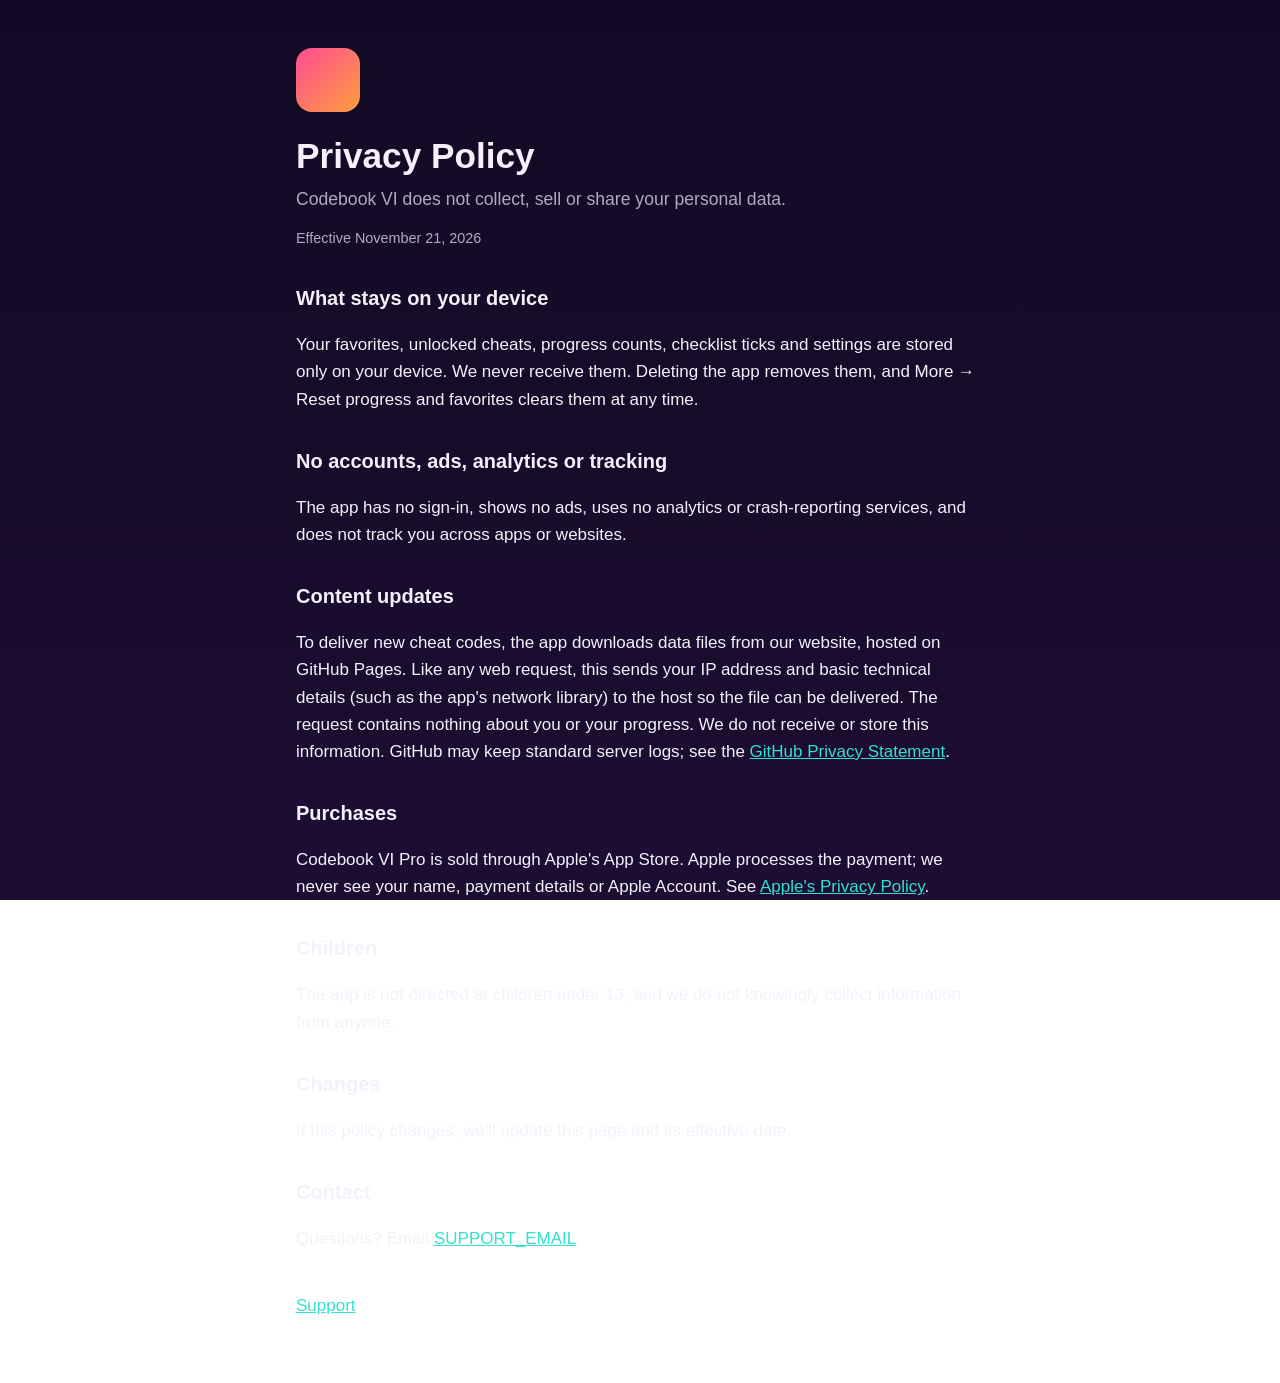
==== privacy.html @ b8ef7b62 "Codebook VI 1.0: production-ready release candidate - Live code updates with validation, caching and" ====
<!doctype html>
<html lang="en">
<head>
  <meta charset="utf-8">
  <meta name="viewport" content="width=device-width, initial-scale=1">
  <title>Codebook VI Privacy</title>
  <meta name="description" content="Privacy policy for the Codebook VI app.">
  <link rel="stylesheet" href="style.css">
</head>
<body>
<main>
  <header>
    <div class="badge" aria-hidden="true"></div>
    <h1>Privacy Policy</h1>
    <p class="lead">Codebook VI does not collect, sell or share your personal data.</p>
    <p class="muted">Effective November 21, 2026</p>
  </header>

  <h2>What stays on your device</h2>
  <p>Your favorites, unlocked cheats, progress counts, checklist ticks and settings are stored only on your device. We never receive them. Deleting the app removes them, and More → Reset progress and favorites clears them at any time.</p>

  <h2>No accounts, ads, analytics or tracking</h2>
  <p>The app has no sign-in, shows no ads, uses no analytics or crash-reporting services, and does not track you across apps or websites.</p>

  <h2>Content updates</h2>
  <p>To deliver new cheat codes, the app downloads data files from our website, hosted on GitHub Pages. Like any web request, this sends your IP address and basic technical details (such as the app's network library) to the host so the file can be delivered. The request contains nothing about you or your progress. We do not receive or store this information. GitHub may keep standard server logs; see the <a href="https://docs.github.com/site-policy/privacy-policies/github-general-privacy-statement">GitHub Privacy Statement</a>.</p>

  <h2>Purchases</h2>
  <p>Codebook VI Pro is sold through Apple's App Store. Apple processes the payment; we never see your name, payment details or Apple Account. See <a href="https://www.apple.com/legal/privacy/">Apple's Privacy Policy</a>.</p>

  <h2>Children</h2>
  <p>The app is not directed at children under 13, and we do not knowingly collect information from anyone.</p>

  <h2>Changes</h2>
  <p>If this policy changes, we'll update this page and its effective date.</p>

  <h2>Contact</h2>
  <!-- TODO before publishing: replace with a support address you're happy to make public. -->
  <p>Questions? Email <a href="mailto:SUPPORT_EMAIL">SUPPORT_EMAIL</a>.</p>

  <nav>
    <a href="index.html">Support</a>
  </nav>
</main>
</body>
</html>
---- style.css ----
:root {
  --bg: #120a24;
  --bg2: #1d0d33;
  --card: rgba(255, 255, 255, 0.07);
  --border: rgba(255, 255, 255, 0.1);
  --text: #f4f1fa;
  --muted: #b3a9c6;
  --pink: #ff4d94;
  --orange: #ff9e3d;
  --teal: #33e0d1;
}

* { box-sizing: border-box; }

body {
  margin: 0;
  font: 17px/1.6 -apple-system, BlinkMacSystemFont, "SF Pro Text", "Segoe UI", Roboto, sans-serif;
  color: var(--text);
  background: linear-gradient(180deg, var(--bg), var(--bg2)) fixed;
  min-height: 100vh;
}

main {
  max-width: 720px;
  margin: 0 auto;
  padding: 48px 16px 64px;
}

header { margin-bottom: 32px; }

.badge {
  display: inline-block;
  width: 64px;
  height: 64px;
  border-radius: 16px;
  background: linear-gradient(135deg, var(--pink), var(--orange));
  margin-bottom: 16px;
}

h1 { font-size: 2.2rem; line-height: 1.15; margin: 0 0 8px; }
h2 { font-size: 1.25rem; margin: 32px 0 8px; }
p, li { color: var(--text); }
.lead { color: var(--muted); font-size: 1.1rem; margin: 0; }
.muted { color: var(--muted); font-size: 0.9rem; }

a { color: var(--teal); }

.card {
  background: var(--card);
  border: 1px solid var(--border);
  border-radius: 18px;
  padding: 20px;
  margin: 16px 0;
}

nav { margin-top: 40px; display: flex; gap: 20px; flex-wrap: wrap; }

footer { margin-top: 48px; color: var(--muted); font-size: 0.85rem; }
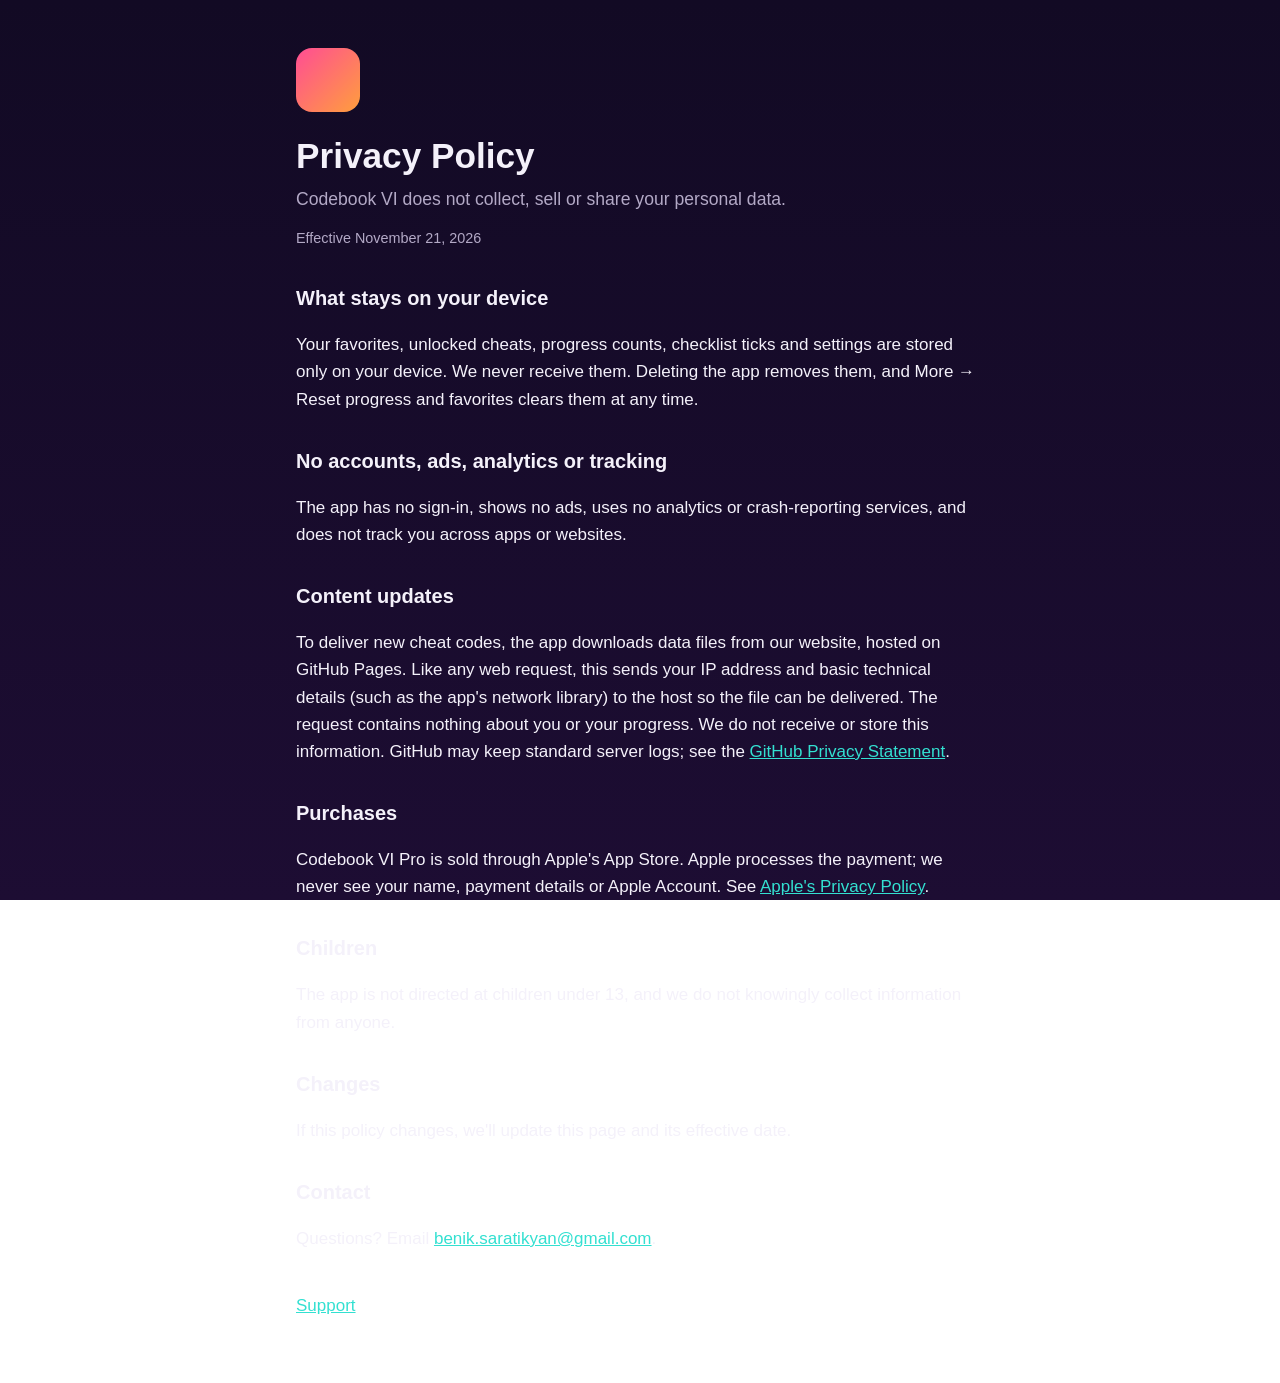
==== commit a244859a: "Add support email to the support page and privacy policy Co-Authored-By: Claude Opus 5.5 <noreply@an" ====
--- a/privacy.html
+++ b/privacy.html
@@ -35,8 +35,7 @@
   <p>If this policy changes, we'll update this page and its effective date.</p>
 
   <h2>Contact</h2>
-  <!-- TODO before publishing: replace with a support address you're happy to make public. -->
-  <p>Questions? Email <a href="mailto:SUPPORT_EMAIL">SUPPORT_EMAIL</a>.</p>
+  <p>Questions? Email <a href="mailto:benik.saratikyan@gmail.com">benik.saratikyan@gmail.com</a>.</p>
 
   <nav>
     <a href="index.html">Support</a>
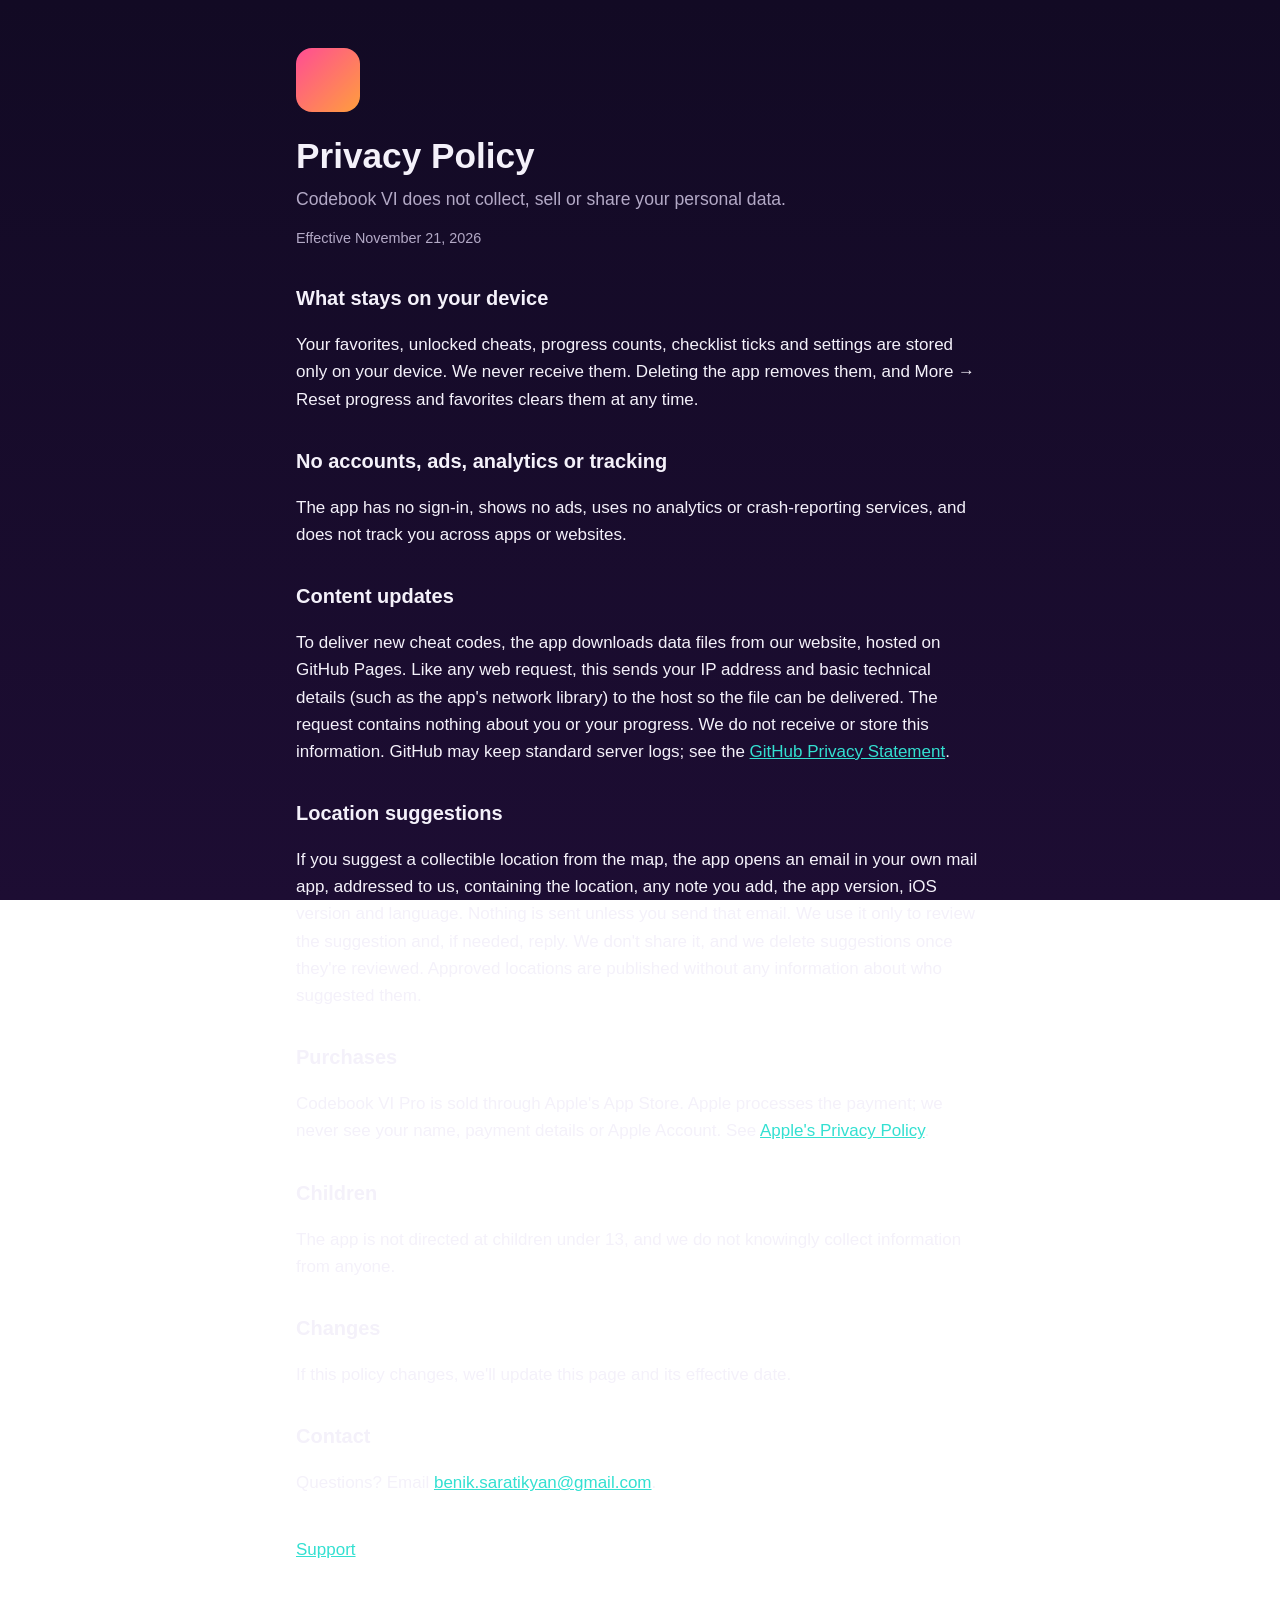
==== commit d45daba0: "Richer original map and player location suggestions - Map drawn at screen resolution (sharp at any z" ====
--- a/privacy.html
+++ b/privacy.html
@@ -25,6 +25,9 @@
   <h2>Content updates</h2>
   <p>To deliver new cheat codes, the app downloads data files from our website, hosted on GitHub Pages. Like any web request, this sends your IP address and basic technical details (such as the app's network library) to the host so the file can be delivered. The request contains nothing about you or your progress. We do not receive or store this information. GitHub may keep standard server logs; see the <a href="https://docs.github.com/site-policy/privacy-policies/github-general-privacy-statement">GitHub Privacy Statement</a>.</p>
 
+  <h2>Location suggestions</h2>
+  <p>If you suggest a collectible location from the map, the app opens an email in your own mail app, addressed to us, containing the location, any note you add, the app version, iOS version and language. Nothing is sent unless you send that email. We use it only to review the suggestion and, if needed, reply. We don't share it, and we delete suggestions once they're reviewed. Approved locations are published without any information about who suggested them.</p>
+
   <h2>Purchases</h2>
   <p>Codebook VI Pro is sold through Apple's App Store. Apple processes the payment; we never see your name, payment details or Apple Account. See <a href="https://www.apple.com/legal/privacy/">Apple's Privacy Policy</a>.</p>
 
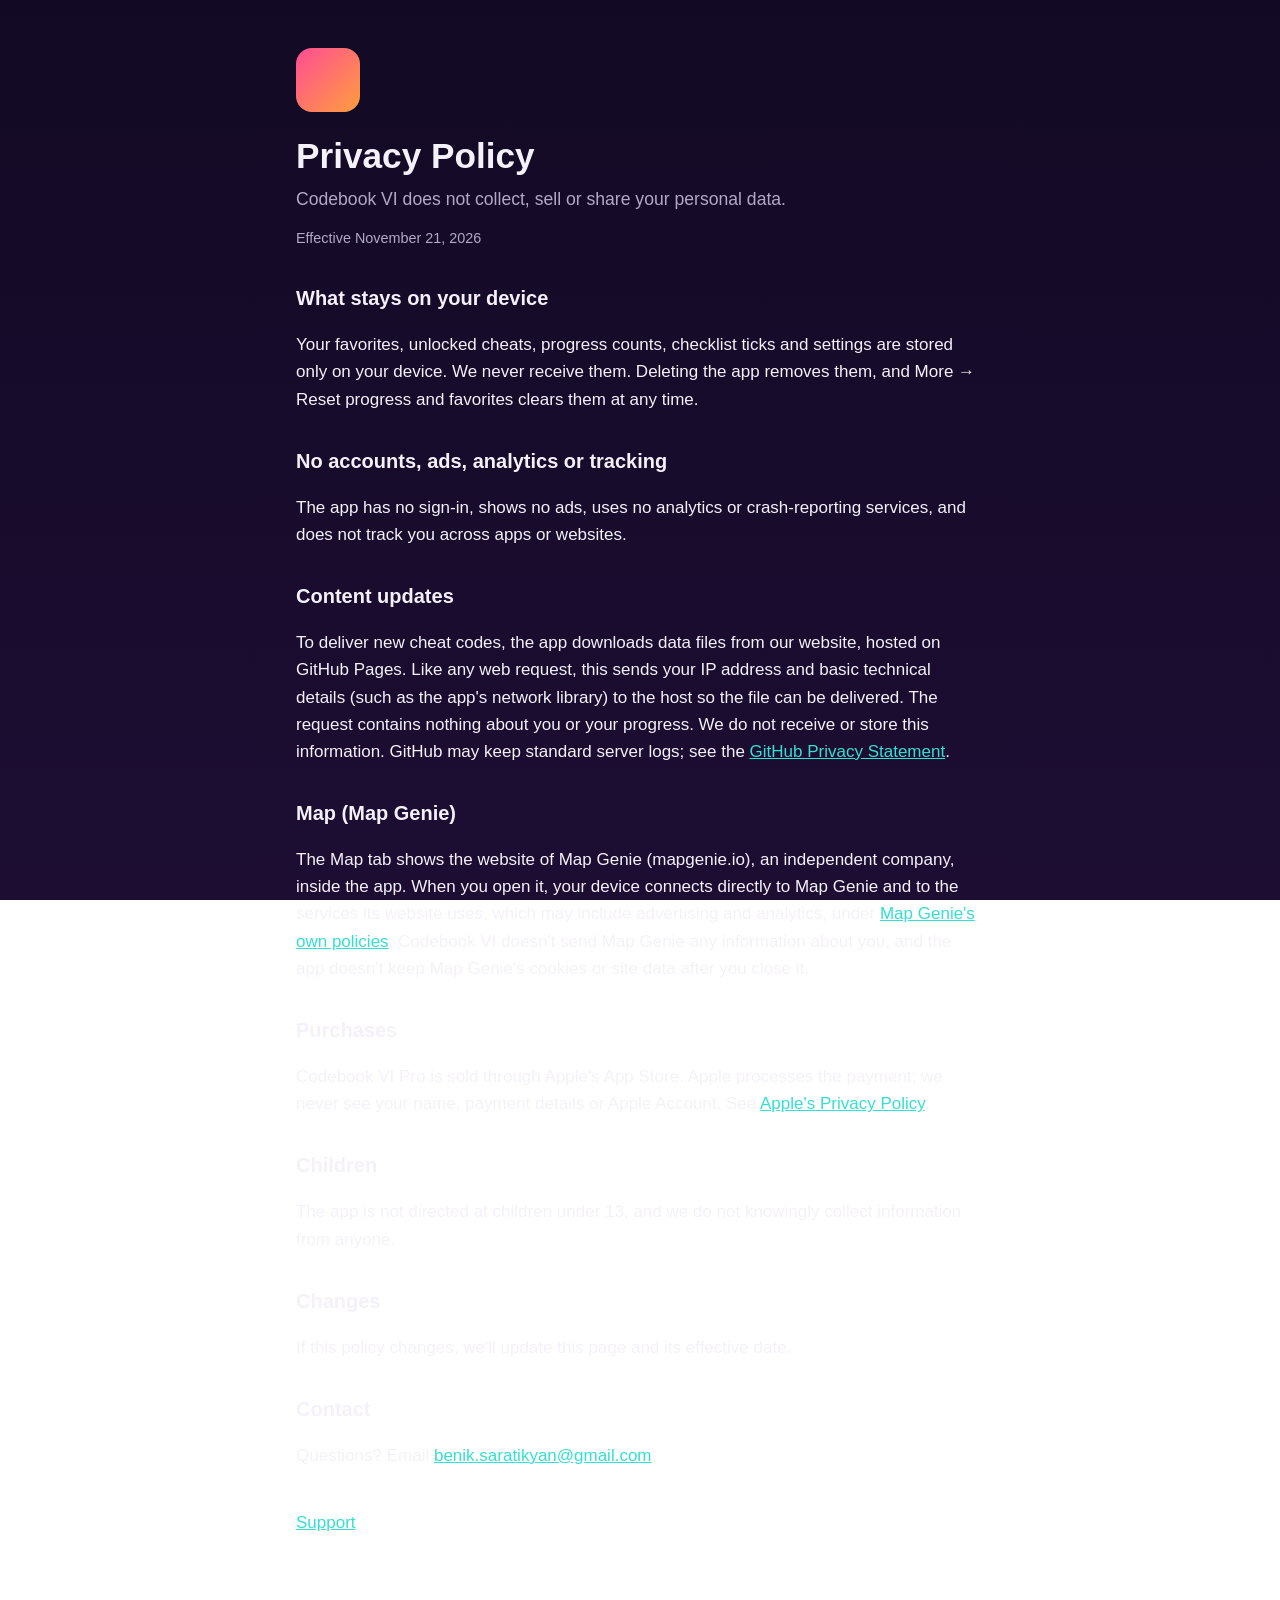
==== commit 5902757b: "Show Map Genie's map in the Map tab instead of the built-in map - MapGenieView: WKWebView of mapgeni" ====
--- a/privacy.html
+++ b/privacy.html
@@ -25,8 +25,8 @@
   <h2>Content updates</h2>
   <p>To deliver new cheat codes, the app downloads data files from our website, hosted on GitHub Pages. Like any web request, this sends your IP address and basic technical details (such as the app's network library) to the host so the file can be delivered. The request contains nothing about you or your progress. We do not receive or store this information. GitHub may keep standard server logs; see the <a href="https://docs.github.com/site-policy/privacy-policies/github-general-privacy-statement">GitHub Privacy Statement</a>.</p>
 
-  <h2>Location suggestions</h2>
-  <p>If you suggest a collectible location from the map, the app opens an email in your own mail app, addressed to us, containing the location, any note you add, the app version, iOS version and language. Nothing is sent unless you send that email. We use it only to review the suggestion and, if needed, reply. We don't share it, and we delete suggestions once they're reviewed. Approved locations are published without any information about who suggested them.</p>
+  <h2>Map (Map Genie)</h2>
+  <p>The Map tab shows the website of Map Genie (mapgenie.io), an independent company, inside the app. When you open it, your device connects directly to Map Genie and to the services its website uses, which may include advertising and analytics, under <a href="https://mapgenie.io">Map Genie's own policies</a>. Codebook VI doesn't send Map Genie any information about you, and the app doesn't keep Map Genie's cookies or site data after you close it.</p>
 
   <h2>Purchases</h2>
   <p>Codebook VI Pro is sold through Apple's App Store. Apple processes the payment; we never see your name, payment details or Apple Account. See <a href="https://www.apple.com/legal/privacy/">Apple's Privacy Policy</a>.</p>
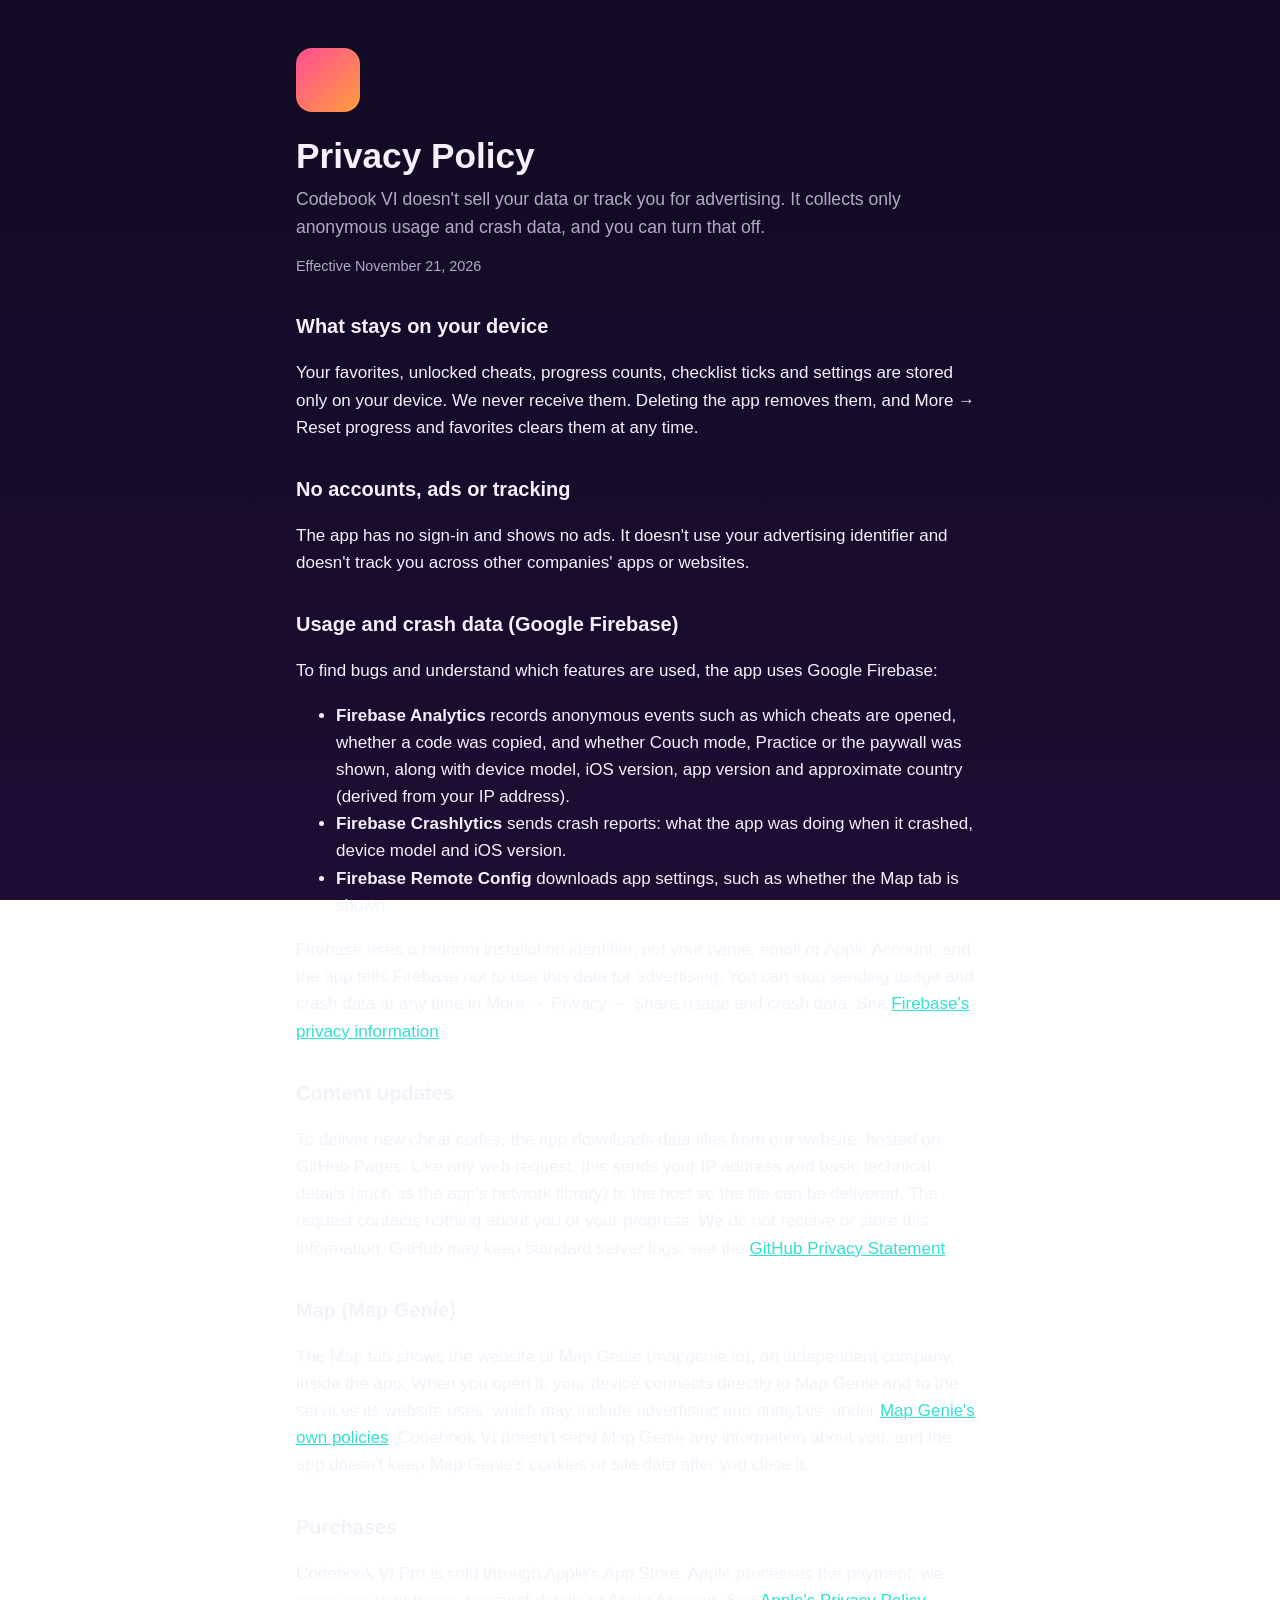
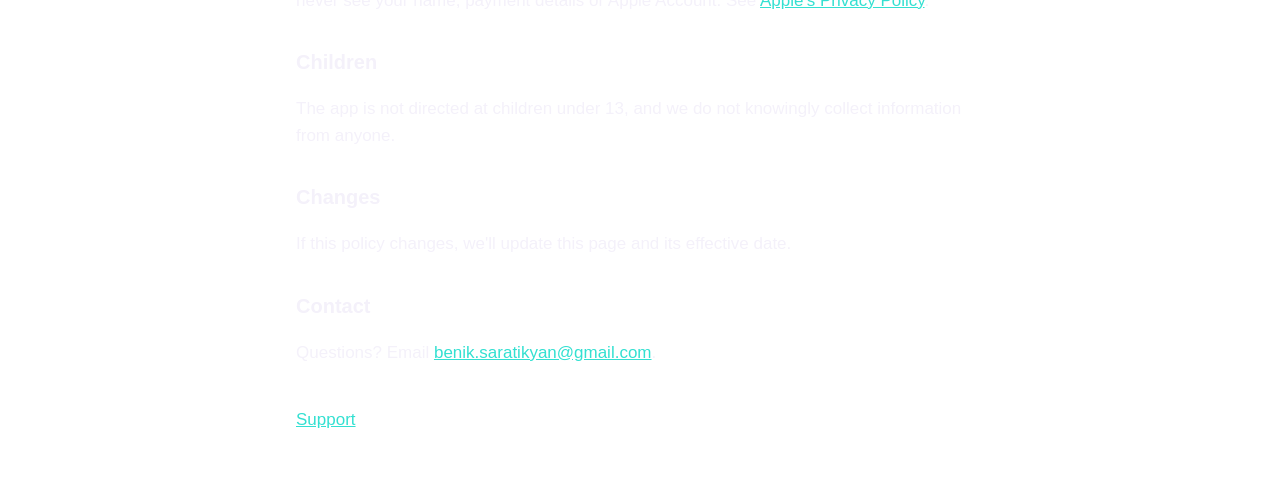
==== commit 5386d6da: "Add Firebase Analytics, Crashlytics and Remote Config - Firebase iOS SDK 12 via Swift Package: Fireb" ====
--- a/privacy.html
+++ b/privacy.html
@@ -12,15 +12,24 @@
   <header>
     <div class="badge" aria-hidden="true"></div>
     <h1>Privacy Policy</h1>
-    <p class="lead">Codebook VI does not collect, sell or share your personal data.</p>
+    <p class="lead">Codebook VI doesn't sell your data or track you for advertising. It collects only anonymous usage and crash data, and you can turn that off.</p>
     <p class="muted">Effective November 21, 2026</p>
   </header>
 
   <h2>What stays on your device</h2>
   <p>Your favorites, unlocked cheats, progress counts, checklist ticks and settings are stored only on your device. We never receive them. Deleting the app removes them, and More → Reset progress and favorites clears them at any time.</p>
 
-  <h2>No accounts, ads, analytics or tracking</h2>
-  <p>The app has no sign-in, shows no ads, uses no analytics or crash-reporting services, and does not track you across apps or websites.</p>
+  <h2>No accounts, ads or tracking</h2>
+  <p>The app has no sign-in and shows no ads. It doesn't use your advertising identifier and doesn't track you across other companies' apps or websites.</p>
+
+  <h2>Usage and crash data (Google Firebase)</h2>
+  <p>To find bugs and understand which features are used, the app uses Google Firebase:</p>
+  <ul>
+    <li><strong>Firebase Analytics</strong> records anonymous events such as which cheats are opened, whether a code was copied, and whether Couch mode, Practice or the paywall was shown, along with device model, iOS version, app version and approximate country (derived from your IP address).</li>
+    <li><strong>Firebase Crashlytics</strong> sends crash reports: what the app was doing when it crashed, device model and iOS version.</li>
+    <li><strong>Firebase Remote Config</strong> downloads app settings, such as whether the Map tab is shown.</li>
+  </ul>
+  <p>Firebase uses a random installation identifier, not your name, email or Apple Account, and the app tells Firebase not to use this data for advertising. You can stop sending usage and crash data at any time in More → Privacy → Share usage and crash data. See <a href="https://firebase.google.com/support/privacy">Firebase's privacy information</a>.</p>
 
   <h2>Content updates</h2>
   <p>To deliver new cheat codes, the app downloads data files from our website, hosted on GitHub Pages. Like any web request, this sends your IP address and basic technical details (such as the app's network library) to the host so the file can be delivered. The request contains nothing about you or your progress. We do not receive or store this information. GitHub may keep standard server logs; see the <a href="https://docs.github.com/site-policy/privacy-policies/github-general-privacy-statement">GitHub Privacy Statement</a>.</p>
